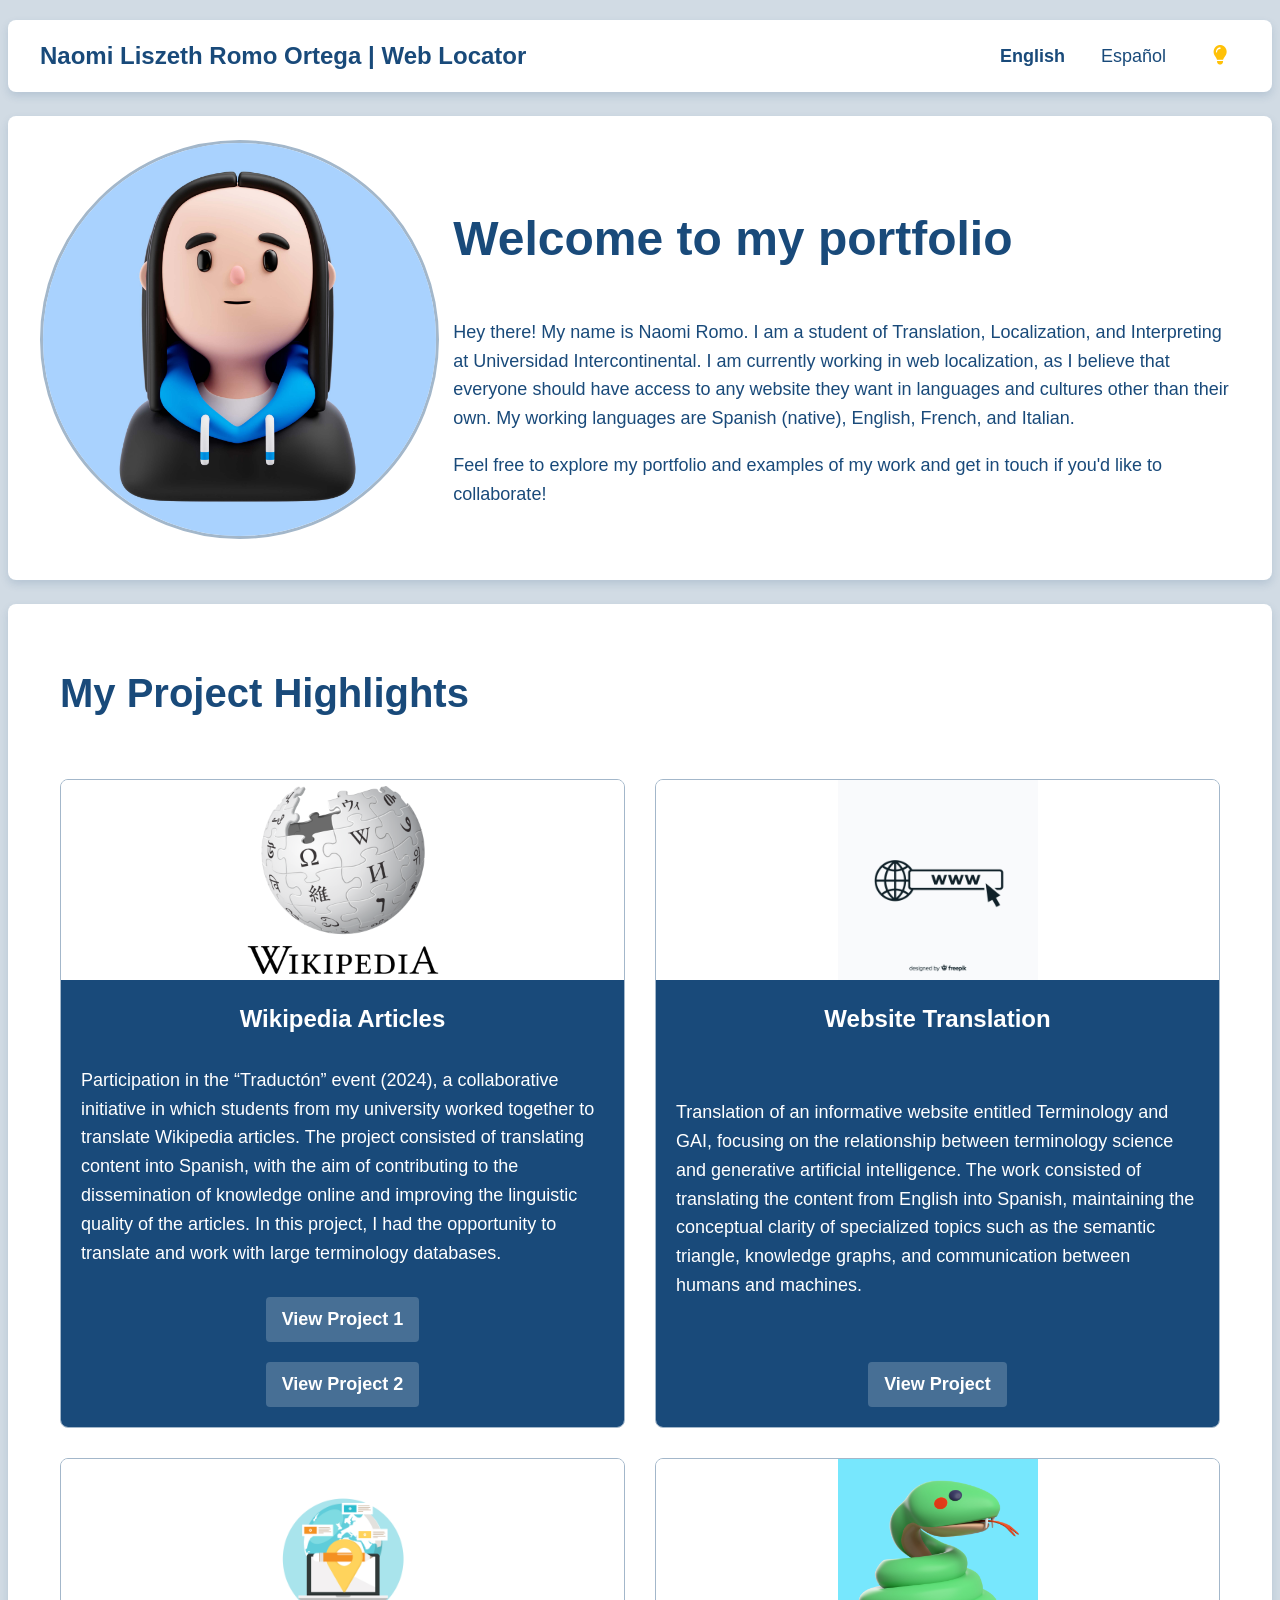
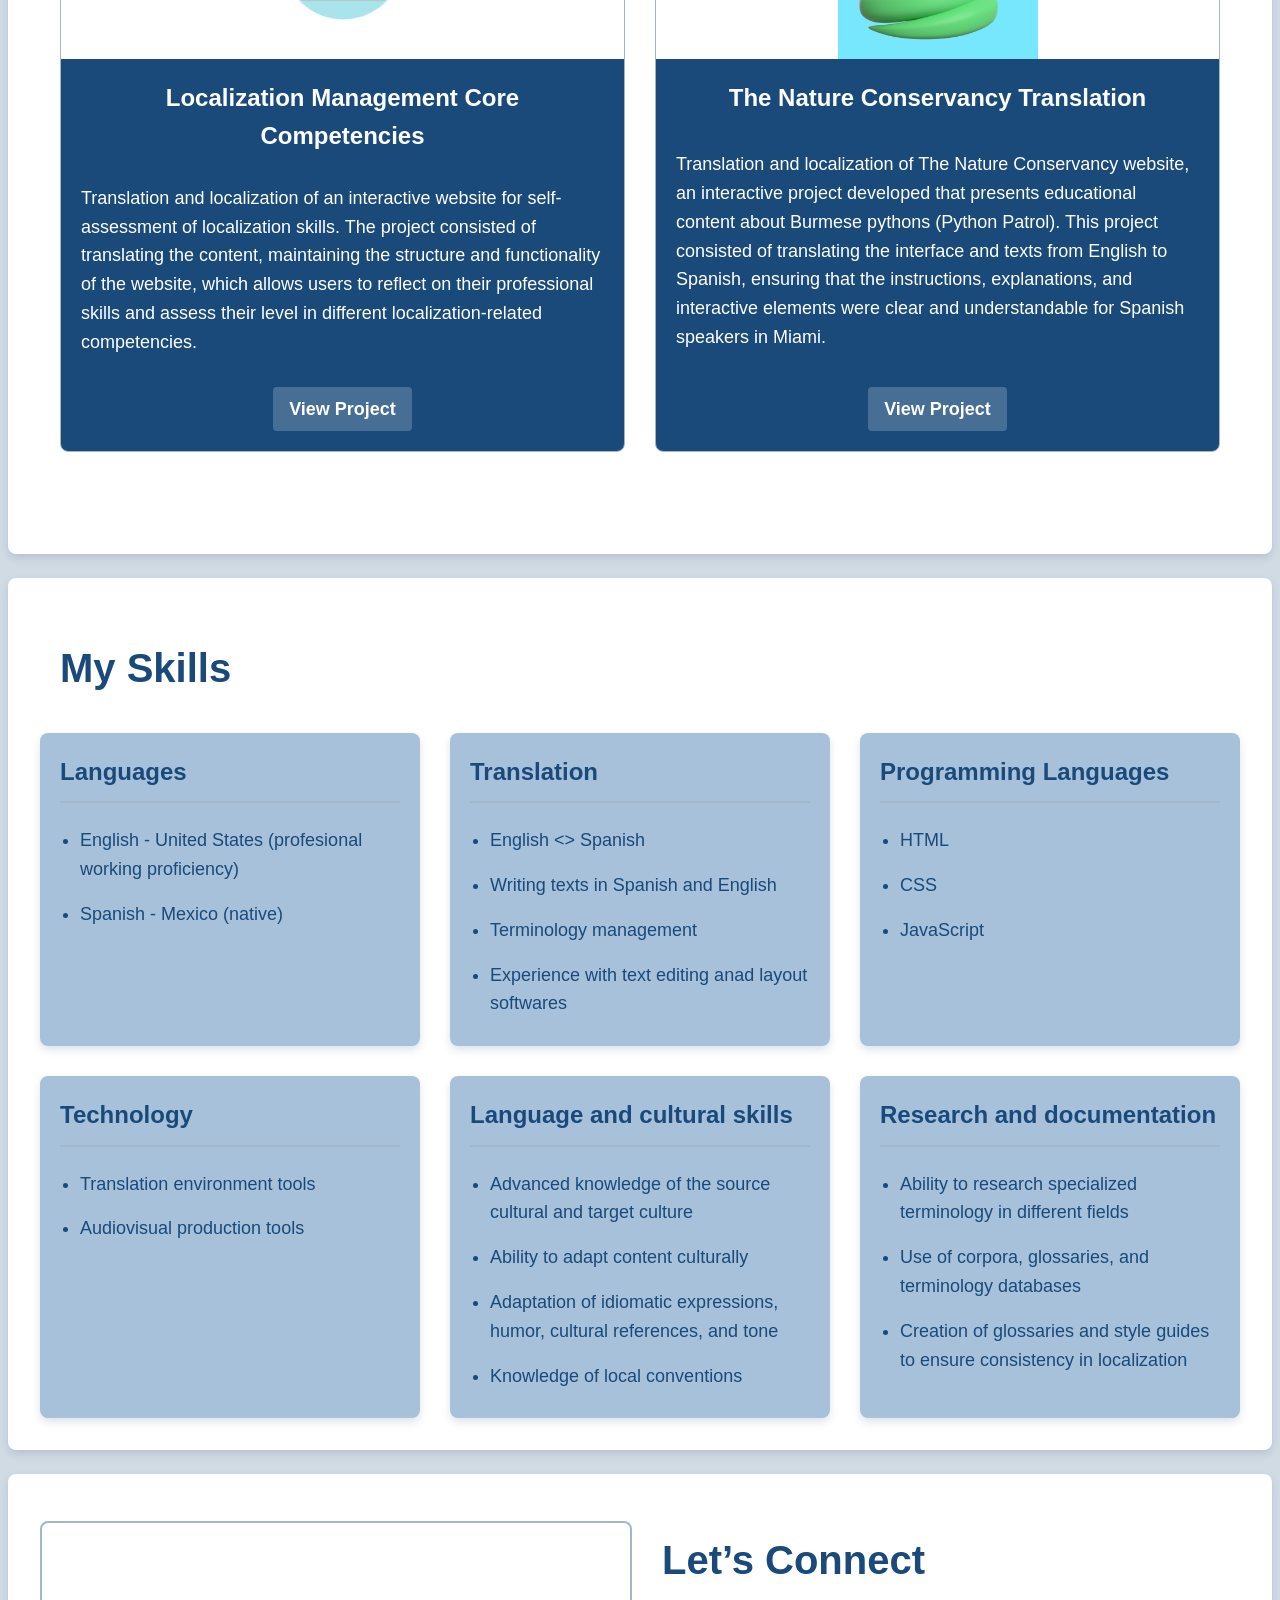
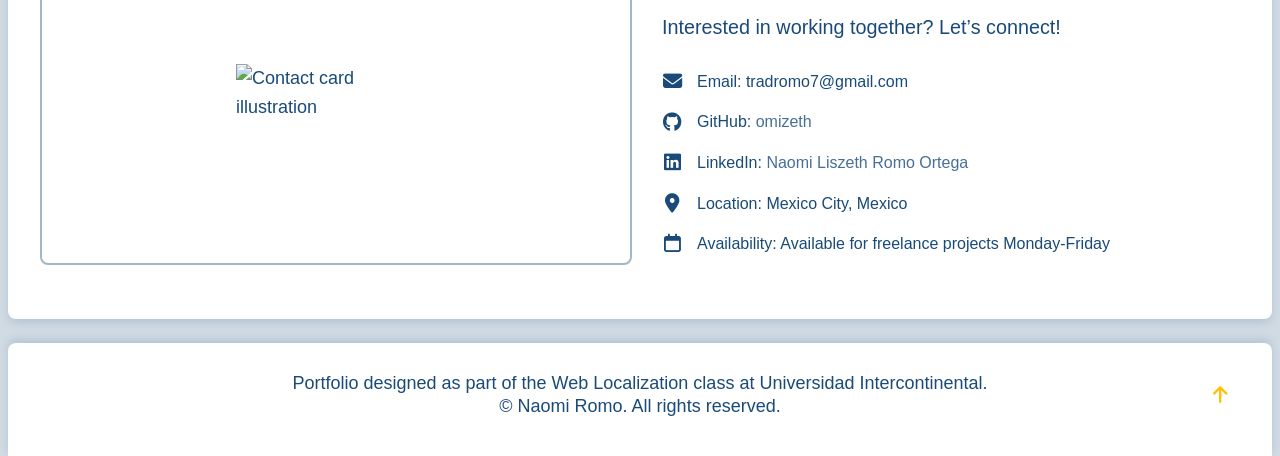
==== index.html @ 2607ee2c "Update portfolio and translations" ====
<!DOCTYPE html>
<html lang="en-US">
<head>
    <meta charset="UTF-8" />
    <title>Naomi Liszeth Romo Ortega | Portfolio</title>
    <meta name="description" content="Professional portfolio of..." />
    <meta name="viewport" content="width=device-width, initial-scale=1.0, maximum-scale=1.0">
    <link rel="stylesheet" href="https://cdnjs.cloudflare.com/ajax/libs/font-awesome/6.5.1/css/all.min.css">
    <link rel="stylesheet" href="styles.css">

    <link rel="alternate" hreflang="en-US" href="index.html" />
    <link rel="alternate" hreflang="es-MX" href="inicio.html" />
</head>
<body>
    <!-- Navigation Header -->
    <nav class="section-container nav-container" id="Menu">
        <!-- Site title (left-aligned) -->
        <div class="site-title">Naomi Liszeth Romo Ortega | Web Locator</div>
        
        <!-- Navigation elements (right-aligned) -->
        <div class="nav-right">
            <!-- Language Toggle -->
            <div class="language-toggle">
                <a href="#" class="language-link active">English</a>
                <a href="inicio.html" class="language-link">Español</a>
            </div>
            
            <!-- Theme Toggle (single button) -->
            <div class="theme-toggle">
                <button class="theme-toggle-btn" id="themeToggleBtn" title="Toggle Light/Dark Mode">
                    <i class="fa-solid fa-lightbulb theme-icon" id="themeIcon"></i>
                </button>
            </div>
        </div>
    </nav>

    <!-- Main Body: About Me -->
    <section class="section-container" id="About">
        <div class="about-section">
            <div class="about-image">
                <img src="avatar.png" alt="Generic gray placeholder avatar icon of a person on a light blue background.">
            </div>
            <div class="about-content">
                <h1>Welcome to my portfolio</h1>
                <p>Hey there! My name is Naomi Romo. I am a student of Translation, Localization, and Interpreting at Universidad Intercontinental. I am currently working in web localization, as I believe that everyone should have access to any website they want in languages and cultures other than their own. My working languages are Spanish (native), English, French, and Italian.</p>
                <p>Feel free to explore my portfolio and examples of my work and get in touch if you'd like to collaborate!</p>
            </div>
        </div>
    </section>

    <!-- Project Highlights -->
    <section class="section-container" id="Projects">
        <h2>My Project Highlights</h2>
        
        <div class="project-grid translation-grid">
            
            <!-- Project 1 -->
            <div class="project-card">
                <img src="wikipedia.png" alt="Wikipedia icon." class="project-image">
                <div class="project-content">
                    <h4 class="project-title">Wikipedia Articles</h4>
                    <p class="project-description">Participation in the “Traductón” event (2024), a collaborative initiative in which students from my university worked together to translate Wikipedia articles. The project consisted of translating content into Spanish, with the aim of contributing to the dissemination of knowledge online and improving the linguistic quality of the articles. In this project, I had the opportunity to translate and work with large terminology databases.</p>
                    <a href="https://es.wikipedia.org/wiki/M%C3%A9todo_de_clasificaci%C3%B3n_del_enlace_covalente" class="button" target="_blank">View Project 1</a>
                    <a href="https://es.wikipedia.org/wiki/Reformado_solar" class="button" target="_blank">View Project 2</a>
                </div>
            </div>
            
            <!-- Project 2 -->
            <div class="project-card">
                <img src="trad.jpg" alt="Internet browsing symbol." class="project-image">
                <div class="project-content">
                    <h4 class="project-title">Website Translation</h4>
                    <p class="project-description">Translation of an informative website entitled Terminology and GAI, focusing on the relationship between terminology science and generative artificial intelligence. The work consisted of translating the content from English into Spanish, maintaining the conceptual clarity of specialized topics such as the semantic triangle, knowledge graphs, and communication between humans and machines.</p>
                    <a href="https://omizeth.github.io/loc801-term-webpage-project/TerminologyWebpage_es-MX.html" class="button" target="_blank">View Project</a>
                </div>
            </div>
            
            <!-- Project 3 -->
            <div class="project-card">
                <img src="locpic.jpg" alt="Image of website localization represented by a computer with the world in the background." class="project-image">
                <div class="project-content">
                    <h4 class="project-title">Localization Management Core Competencies</h4>
                    <p class="project-description">Translation and localization of an interactive website for self-assessment of localization skills. The project consisted of translating the content, maintaining the structure and functionality of the website, which allows users to reflect on their professional skills and assess their level in different localization-related competencies.</p>
                    <a href="https://omizeth.github.io/LocCompetencies-SelfEval/" class="button" target="_blank">View Project</a>
                </div>
            </div>
            
            <!-- Project 4 -->
            <div class="project-card">
                <img src="snake.jpg" alt="Snake 3D icon." class="project-image">
                <div class="project-content">
                    <h4 class="project-title">The Nature Conservancy Translation</h4>
                    <p class="project-description">Translation and localization of The Nature Conservancy website, an interactive project developed that presents educational content about Burmese pythons (Python Patrol). This project consisted of translating the interface and texts from English to Spanish, ensuring that the instructions, explanations, and interactive elements were clear and understandable for Spanish speakers in Miami.</p>
                    <a href="https://omizeth.github.io/loc801-python-patrol/" class="button" target="_blank">View Project</a>
                </div>
            </div>
        </div>
    </section>

    <!-- My Skills Section -->
    <section class="section-container" id="Skills">
        <h2>My Skills</h2>
        
        <div class="skills-container">
            <!-- Natural Languages -->
            <div class="skill-category">
                <h4 class="category-title">Languages</h4>
                <ul class="skill-list">
                    <li class="skill-item">
                        <span class="skill-name">English - United States (profesional working proficiency)</span>
                    </li>
                    <li class="skill-item">
                        <span class="skill-name">Spanish - Mexico (native)</span>
                    </li>
                </ul>
            </div>

            <!-- Translation -->
            <div class="skill-category">
                <h4 class="category-title">Translation</h4>
                <ul class="skill-list">
                    <li class="skill-item">English <> Spanish</li>
                    <li class="skill-item">Writing texts in Spanish and English</li>
                    <li class="skill-item">Terminology management</li>
                    <li class="skill-item">Experience with text editing anad layout softwares</li>
                </ul>
            </div>
            
            <!-- Programming Languages -->
            <div class="skill-category">
                <h4 class="category-title">Programming Languages</h4>
                <ul class="skill-list">
                    <li class="skill-item">HTML</li>
                    <li class="skill-item">CSS</li>
                    <li class="skill-item">JavaScript</li>
                </ul>
            </div>

            <!-- Technology -->
            <div class="skill-category">
                <h4 class="category-title">Technology</h4>
                <ul class="skill-list">
                    <li class="skill-item">Translation environment tools</li>
                    <li class="skill-item">Audiovisual production tools</li>
                </ul>
            </div>
            
            <!-- Category of Skills -->
            <div class="skill-category">
                <h4 class="category-title">Language and cultural skills</h4>
                <ul class="skill-list">
                    <li class="skill-item">Advanced knowledge of the source cultural and target culture</li>
                    <li class="skill-item">Ability to adapt content culturally</li>
                    <li class="skill-item">Adaptation of idiomatic expressions, humor, cultural references, and tone</li>
                    <li class="skill-item">Knowledge of local conventions</li>
                </ul>
            </div>
        
            <!-- Category of Skills -->
            <div class="skill-category">
                <h4 class="category-title">Research and documentation</h4>
                <ul class="skill-list">
                    <li class="skill-item">Ability to research specialized terminology in different fields</li>
                    <li class="skill-item">Use of corpora, glossaries, and terminology databases</li>
                    <li class="skill-item">Creation of glossaries and style guides to ensure consistency in localization</li>
                </ul>
            </div>

        </div>
    </section>

    <!-- Contact Section -->
    <section class="section-container" id="Contact">
        <div class="contact-card">
            <div class="contact-card-image">
                <img src="contractcard.jpg" alt="Contact card illustration">
            </div>
            <div class="contact-card-content">
                <h2>Let’s Connect</h2>
                <p class="contact-cta">Interested in working together? Let’s connect!</p>
                
                <div class="contact-info">
                    <div class="contact-item">
                        <i class="fa-solid fa-envelope contact-icon"></i>
                        <span>Email: tradromo7@gmail.com </a></span>
                    </div>
                    
                    <div class="contact-item">
                        <i class="fa-brands fa-github contact-icon"></i>
                        <span>GitHub: <a href="https://github.com/omizeth" target="_blank">omizeth</a></span>
                    </div>
                    
                    <div class="contact-item">
                        <i class="fa-brands fa-linkedin contact-icon"></i>
                        <span>LinkedIn: <a href="https://www.linkedin.com/in/naomi-liszeth-romo-ortega-55b523398/" target="_blank">Naomi Liszeth Romo Ortega</a></span>
                    </div>
                    
                    <div class="contact-item">
                        <i class="fa-solid fa-location-dot contact-icon"></i>
                        <span>Location: Mexico City, Mexico</span>
                    </div>
                    
                    <div class="contact-item">
                        <i class="fa-regular fa-calendar contact-icon"></i>
                        <span>Availability: Available for freelance projects Monday-Friday</span>
                    </div>
                </div>
            </div>
        </div>
    </section>

    <footer class="section-container footer-container" id="footer">
        <div class="footer-text">
           <p>Portfolio designed as part of the Web Localization class at Universidad Intercontinental.</p>
           <p>© Naomi Romo. All rights reserved.</p>
        </div>
        <button class="scroll-top-btn" id="scrollTopBtn" title="Back to top">
            <i class="fa-solid fa-arrow-up scroll-top-icon"></i>
        </button>
    </footer>

    <!-- Reference your external JS file -->
    <script src="interactions.js"></script>
</body>
</html>
---- styles.css ----
:root {
/* Light Mode Colors */
--background-light: #d1dbe4;
--section-bg-light: #ffffff;
--text-light: #194a7a;
--link-light: #476f95;
--button-light: #476f95;
--button-hover-light: #194a7a;
--button-text-light: #ffffff;
--image-bg-light: #ffffff;
--border-light: #a3b7ca;
--contact-icon-light: #194a7a;

/* Shadow colors */
--shadow-color-light: rgba(25, 74, 122, 0.15);
--shadow-color-hover-light: rgba(25, 74, 122, 0.25);

/* Shadow definitions */
--shadow-standard-light: 0 4px 8px var(--shadow-color-light);
--shadow-hover-light: 0 10px 20px var(--shadow-color-hover-light);
--shadow-top-light: 0 -4px 8px var(--shadow-color-light);

/* Dark Mode Colors */
--background-dark: #194a7a;
--section-bg-dark: #476f95;
--text-dark: #ffffff;
--link-dark: #d1dbe4;
--button-dark: #7593af;
--button-hover-dark: #a3b7ca;
--button-text-dark: #194a7a;
--card-bg-dark: #194a7a;
--image-bg-dark: #d1dbe4;
--border-dark: #476f95;
--underline-dark: #ffffff;
--contact-icon-dark: #ffffff;

/* Shadow colors (dark) */
--shadow-color-dark: rgba(0, 0, 0, 0.35);
--shadow-color-hover-dark: rgba(0, 0, 0, 0.45);

  /* Shadow definitions (dark) */
  --shadow-standard-dark: 0 4px 8px var(--shadow-color-dark);
  --shadow-hover-dark: 0 10px 20px var(--shadow-color-hover-dark);
  --shadow-top-dark: 0 -4px 8px var(--shadow-color-dark);

  /* Standardized Spacing */
  --space-xs: 8px;
  --space-sm: 16px;
  --space-md: 24px;
  --space-lg: 32px;
  --space-xl: 40px;
}

/* =====================
   Global / Typography
   ===================== */

/* Force consistent font rendering in Chrome */
html {
  -webkit-font-smoothing: antialiased;
  -webkit-text-size-adjust: 100%;
  text-rendering: optimizeLegibility;
}

body {
  font-family: Verdana, Geneva, Tahoma, sans-serif, Times, serif, sans-serif;
  font-size: clamp(1rem, 2vw, 1.125rem);
  line-height: 1.6;
  margin: 0;
  padding: 0;
  background-color: var(--background-light);
  color: var(--text-light);
  transition: background-color 0.3s ease, color 0.3s ease;
}

body.dark-mode {
  background-color: var(--background-dark);
  color: var(--text-dark);
}

/* Section container */
.section-container {
  max-width: 1200px;
  margin: var(--space-md) auto;
  padding: var(--space-md) var(--space-lg) var(--space-lg) var(--space-lg);
  background-color: var(--section-bg-light);
  border-radius: 8px;
  box-shadow: var(--shadow-standard-light);
  overflow: hidden;
}

body.dark-mode .section-container {
  background-color: var(--section-bg-dark);
  box-shadow: var(--shadow-standard-dark);
}

/* Headings */
h1 {
  font-size: clamp(2rem, 6vw, 3rem);
}

h2 {
  font-size: clamp(1.75rem, 5vw, 2.5rem);
  padding: 0 20px 0;
}

h3 {
  font-size: clamp(1.5rem, 4vw, 2rem);
  padding: 0 20px 0;
}

h4 {
  font-size: clamp(1.25rem, 3vw, 1.5rem);
}

/* Links */
a {
  color: var(--link-light);
  text-decoration: none;
  transition: color 0.2s ease;
}

a:hover {
  text-decoration: underline;
}

body.dark-mode a {
  color: var(--link-dark);
}

/* Buttons */
.button {
  display: block;
  margin: 20px auto 0;
  padding: 8px 16px;
  background-color: var(--button-light);
  color: var(--button-text-light);
  text-decoration: none;
  border-radius: 4px;
  font-weight: bold;
  transition: background-color 0.2s ease;
  width: fit-content;
}

.button:hover {
  background-color: var(--button-hover-light);
  text-decoration: none;
}

body.dark-mode .button {
  color: var(--button-text-dark);
  background-color: var(--button-dark);
}

body.dark-mode .button:hover {
  background-color: var(--button-hover-dark);
}

/* =====================
   Navigation
   ===================== */

.nav-container {
  display: flex;
  justify-content: space-between;
  align-items: center;
  padding: var(--space-sm) var(--space-lg);
  margin-top: 20px;
  background-color: var(--section-bg-light);
  border-radius: 8px;
  width: calc(100% - 2 * var(--space-lg));
}

body.dark-mode .nav-container {
  background-color: var(--section-bg-dark);
}

.site-title {
  font-size: clamp(1.25rem, 3vw, 1.5rem);
  font-weight: bold;
  color: var(--text-light);
  text-decoration: none;
}

body.dark-mode .site-title {
  color: var(--text-dark);
}

.nav-right {
  display: flex;
  align-items: center;
  gap: var(--space-md);
}

/* Language toggle */
.language-toggle {
  display: flex;
  gap: var(--space-sm);
}

.language-link {
  color: var(--text-light);
  text-decoration: none;
  padding: 5px 10px;
  border-radius: 4px;
  transition: all 0.2s ease;
}

.language-link.active {
  font-weight: bold;
  text-decoration: none;
  pointer-events: none;
}

.language-link:not(.active):hover {
  color: var(--link-light);
  text-decoration: underline;
}

body.dark-mode .language-link {
  color: var(--text-dark);
}

body.dark-mode .language-link:not(.active):hover {
  color: var(--link-dark);
}

/* Theme toggle */
.theme-toggle-btn {
  background: transparent;
  border: none;
  cursor: pointer;
  width: 40px;
  height: 40px;
  border-radius: 50%;
  display: flex;
  align-items: center;
  justify-content: center;
  transition: all 0.2s ease;
}

.theme-icon {
  font-size: 1.2rem;
  color: #ffc107;
}

body.dark-mode .theme-icon {
  color: #adb5bd;
}

/* Explicit light/dark buttons (not strictly needed for now) */
.theme-toggle-container {
  display: flex;
  align-items: center;
  gap: 5px;
}

.theme-icon-btn {
  cursor: pointer;
  width: 40px;
  height: 40px;
  border-radius: 50%;
  display: flex;
  align-items: center;
  justify-content: center;
  transition: all 0.2s ease;
}

#lightModeBtn {
  color: #ffc107;
  background-color: transparent;
}

#darkModeBtn {
  color: #041625;
  background-color: transparent;
}

#lightModeBtn.active {
  background-color: rgba(255, 193, 7, 0.15);
  color: #ffc107;
}

#darkModeBtn.active {
  background-color: rgba(108, 117, 125, 0.15);
  color: #6c757d;
}

body.dark-mode #lightModeBtn {
  color: #ffc107;
}

body.dark-mode #darkModeBtn {
  color: #adb5bd;
}

body.dark-mode #lightModeBtn.active {
  background-color: rgba(255, 193, 7, 0.15);
  color: #ffc107;
}

body.dark-mode #darkModeBtn.active {
  background-color: rgba(108, 117, 125, 0.15);
  color: #adb5bd;
}

/* =====================
   About Section
   ===================== */

.about-section {
  display: flex;
  gap: 20px;
  align-items: center;
}

.about-image {
  flex: 1;
  max-width: 33%;
}

.about-image img {
  width: 100%;
  aspect-ratio: 1 / 1;
  object-fit: cover;
  border-radius: 50%;
  border: 3px solid var(--border-light);
}

body.dark-mode .about-image img {
  border: 3px solid var(--border-dark);
}

.about-content {
  flex: 2;
}

/* =====================
   Projects
   ===================== */

.category-title {
  margin: 40px 0 20px;
  padding-bottom: 10px;
  border-bottom: 2px solid var(--border-light);
}

body.dark-mode .category-title {
  border-bottom: 2px solid var(--underline-dark);
}

/* Grid layouts */
.project-grid {
  display: grid;
  grid-gap: 30px;
  margin-bottom: 50px;
  padding: 20px;
}

.translation-grid {
  grid-template-columns: repeat(2, 1fr);
}

.dei-grid {
  grid-template-columns: 1fr;
  max-width: 600px;
  margin-left: auto;
  margin-right: auto;
}

.dei-grid.project-grid {
  margin-bottom: 0;
}

/* Project cards */
.project-card {
  border: 1px solid var(--border-light);
  border-radius: 8px;
  overflow: hidden;
  transition: transform 0.3s ease, box-shadow 0.3s ease;
  display: flex;
  flex-direction: column;
  height: auto;
}

.project-card:hover {
  transform: translateY(-5px);
  box-shadow: var(--shadow-hover-light);
}

body.dark-mode .project-card {
  background: var(--card-bg-dark);
  border: 1px solid var(--border-dark);
}

body.dark-mode .project-card:hover {
  box-shadow: var(--shadow-hover-dark);
}

.project-image {
  width: 100%;
  height: auto;
  max-height: 200px;
  object-fit: contain;
  background: var(--image-bg-light);
}

body.dark-mode .project-image {
  background: var(--image-bg-dark);
}

.project-content {
  display: flex;
  flex-direction: column;
  padding: 20px;
  background: var(--background-dark);
  color: var(--text-dark);
  justify-content: space-between;
  flex: 1;
  position: relative;
}

.project-title {
  margin-top: 0;
  margin-bottom: 10px;
  text-align: center;
}

.project-description {
  margin-bottom: 10px;
}

/* =====================
   Skills
   ===================== */

.skills-container {
  display: grid;
  grid-template-columns: repeat(auto-fill, minmax(280px, 1fr));
  gap: 30px;
  margin-top: 20px;
}

.skill-category {
  background: rgb(167, 193, 219);
  border-radius: 8px;
  box-shadow: var(--shadow-standard-light);
  padding: 20px;
  transition: transform 0.3s ease, box-shadow 0.3s ease;
}

.skill-category:hover {
  transform: translateY(-5px);
  box-shadow: var(--shadow-hover-light);
}

.skill-category .category-title {
  margin-top: 0;
  margin-bottom: 15px;
  padding-bottom: 10px;
  border-bottom: 2px solid var(--border-light);
  color: var(--text-light);
}

body.dark-mode .skill-category {
  background: var(--card-bg-dark);
  box-shadow: var(--shadow-standard-dark);
}

body.dark-mode .skill-category:hover {
  box-shadow: var(--shadow-hover-dark);
}

body.dark-mode .skill-category .category-title {
  color: var(--text-dark);
  border-bottom-color: var(--border-dark);
}

.skill-list {
  list-style-type: disc;
  padding-left: 20px;
  margin: 0;
}

.skill-item {
  padding: 8px 0;
  position: relative;
  display: list-item;
}

.skill-item-with-level {
  display: flex;
  flex-wrap: wrap;
  gap: 5px;
}

body.dark-mode .skill-item:not(:last-child) {
  border-bottom-color: var(--border-dark);
}

body.dark-mode .skill-level {
  color: #aaa;
}

/* =====================
   Contact
   ===================== */

.contact-card {
  display: flex;
  place-items: center;
  background-color: var(--section-bg-light);
}

body.dark-mode .contact-card {
  background-color: var(--section-bg-dark);
}

/* Image area */
.contact-card-image {
  flex: 1;
  max-width: 50%;
  padding: 20px;
  display: flex;
  justify-content: center;
  align-items: center;
  background-color: var(--image-bg-light);
  border-radius: 8px;
  border: 2px solid var(--border-light);
  min-height: 300px;
}

body.dark-mode .contact-card-image {
  background-color: var(--image-bg-dark);
}

.contact-card-image img {
  width: 100%;
  max-width: 200px;
  height: auto;
}

/* Content area */
.contact-card-content {
  flex: 1;
  padding: 30px;
}

.contact-card-content h2 {
  margin-top: 0;
  margin-bottom: 10px;
  color: var(--text-light);
  padding: 0;
}

body.dark-mode .contact-card-content h2 {
  color: var(--text-dark);
}

.contact-cta {
  margin-bottom: 25px;
  font-size: 1.1em;
  color: var(--text-light);
}

body.dark-mode .contact-cta {
  color: var(--text-dark);
}

/* Contact info */
.contact-info {
  display: flex;
  flex-direction: column;
  gap: 15px;
}

.contact-item {
  display: flex;
  align-items: center;
  gap: 15px;
  font-size: 1rem;
}

.contact-icon {
  width: 20px;
  color: var(--contact-icon-light);
  font-size: 1.2rem;
  text-align: center;
}

body.dark-mode .contact-icon {
  color: var(--contact-icon-dark);
}

/* =====================
   Footer
   ===================== */

.footer-container {
  display: flex;
  max-width: 1200px;
  margin: 5px auto 0 auto;
  background-color: var(--section-bg-light);
  border-radius: 8px 8px 0 0;
  box-shadow: var(--shadow-top-light);
  overflow: hidden;
  justify-content: center;
  bottom: 0;
  align-items: center;
  position: relative;
}

body.dark-mode .footer-container {
  background-color: var(--section-bg-dark);
  box-shadow: var(--shadow-top-dark);
}

.footer-container div {
  width: 100%;
  text-align: center;
  padding: 5px;
}

.footer-container p {
  margin: 0;
  line-height: 1.3;
}

.footer-text {
  text-align: center;
}

/* Scroll to Top Button */
.scroll-top-btn {
  position: absolute;
  right: var(--space-lg);
  width: 40px;
  height: 40px;
  border-radius: 50%;
  border: none;
  background: transparent;
  cursor: pointer;
  display: flex;
  align-items: center;
  justify-content: center;
  transition: all 0.2s ease;
}

.scroll-top-btn:hover {
  background-color: rgba(255, 193, 7, 0.15);
}

.scroll-top-icon {
  font-size: 1.2rem;
  color: #ffc107;
}

body.dark-mode .scroll-top-btn:hover {
  background-color: rgba(173, 181, 189, 0.15);
}

body.dark-mode .scroll-top-icon {
  color: #adb5bd;
}

/* =========================================================
   TABLET LAYOUT – 601px to 1024px
   ========================================================= */

@media (min-width: 601px) and (max-width: 1024px) {

  /* --- Global spacing: equal left & right inset --- */
  body {
    padding: 0 var(--space-md);     /* same padding on both sides */
    box-sizing: border-box;
  }

  .section-container,
  .nav-container,
  .footer-container {
    width: auto;                    /* fill available space minus body padding */
    max-width: none;                /* avoid 1200px constraint on tablets */
    margin-left: 0;
    margin-right: 0;
    box-sizing: border-box;
  }

  /* Slightly tighter vertical spacing */
  .section-container {
    margin-top: var(--space-sm);
    margin-bottom: var(--space-sm);
    padding: var(--space-md);
  }

  /* --- Navigation --- */
  .nav-container {
    padding: var(--space-sm) var(--space-md);
  }

  .site-title {
    white-space: normal;
  }

  /* --- About section: side‑by‑side, balanced --- */
  .about-section {
    gap: 24px;
  }

  .about-image {
    max-width: 30%;
  }

  .about-content {
    width: 70%;
  }

  /* --- Projects: 2 columns on tablets --- */
  .translation-grid {
    grid-template-columns: repeat(2, minmax(0, 1fr));
  }

  .project-grid {
    padding: var(--space-md);
    grid-gap: 24px;
  }

  .project-content {
    padding: 18px;
  }

  /* --- Skills: 3 columns so cards stay readable --- */
  .skills-container {
    grid-template-columns: repeat(3, minmax(0, 1fr));
    gap: 24px;
  }

  .skill-category {
    padding: 18px;
  }

  /* --- Contact section: two columns with inset image --- */
  .contact-card {
    flex-direction: row;
    align-items: stretch;
  }

  .contact-card-image {
    max-width: 45%;
    padding: 20px;
    min-height: 260px;
    box-sizing: border-box;
  }

  .contact-card-content {
    padding: 24px;
  }

  /* --- Footer: centered, not flush to edges --- */
  .footer-container {
    padding: 10px var(--space-md);
    justify-content: center;
  }

  .scroll-top-btn {
    right: var(--space-md);
  }
}

/* =========================================================
   MOBILE LAYOUT – PHONES ONLY (<= 600px)
   ========================================================= */

@media (max-width: 600px) {

  /* --- Global spacing --- */
  body {
    padding: 0 var(--space-sm);  
    box-sizing: border-box;
  }

  .section-container,
  .nav-container,
  .footer-container {
    width: auto;
    max-width: none;
    margin-left: 0;
    margin-right: 0;
    box-sizing: border-box;
  }

  /* Slightly smaller base text & headings */
  body {
    font-size: 0.95rem;
  }

  h1 {
    font-size: 1.8rem;
  }

  h2 {
    font-size: 1.5rem;
    padding: 0;
  }

  /* --- Navigation: stack cleanly --- */
  .nav-container {
    flex-direction: column;
    align-items: flex-start;
    padding: var(--space-sm);
    gap: var(--space-sm);
  }

  .site-title {
    width: 100%;
    text-align: center;
    margin-bottom: var(--space-xs);
    white-space: normal;
  }

  .nav-right {
    width: 100%;
    justify-content: space-between;
  }

  /* --- About section: image above text --- */
  .about-section {
    flex-direction: column;
    align-items: center;
  }

  .about-image {
    max-width: 220px;
  }

  .about-content {
    width: 100%;
  }

  /* --- Projects: single-column cards, less padding --- */
  .translation-grid {
    grid-template-columns: 1fr;
  }

  .project-grid {
    padding: var(--space-sm);
    grid-gap: 20px;
  }

  .project-content {
    padding: 16px;
  }

  .project-description {
    font-size: 0.95rem;
  }

  /* --- Skills: single column --- */
  .skills-container {
    grid-template-columns: 1fr;
    gap: 20px;
  }

  .skill-category {
    padding: 15px;
  }

  /* --- Contact section: stacked, centered, with inner padding --- */
  .contact-card {
    flex-direction: column;
    align-items: stretch;
  }

  .contact-card-image {
    max-width: 100%;
    width: 100%;
    min-height: 0;
    padding: 20px;             
    border-radius: 8px 8px 0 0;
    box-sizing: border-box;
  }

  .contact-card-image img {
    max-width: 180px;
    width: 100%;
    height: auto;
  }

  .contact-card-content {
    padding: 16px 20px 20px; 
  }

  .contact-card-content h2 {
    font-size: 1.4rem;
  }

  .contact-item {
    display: flex;
    flex-direction: row;
    align-items: flex-start;
    gap: 10px;
  }

  .contact-icon {
    margin-top: 3px; 
  }

  /* --- Footer: center text, button under it --- */
  .footer-container {
    flex-wrap: wrap;
    padding: 8px var(--space-sm);
    justify-content: center;
  }

  .footer-text {
    width: 100%;
    text-align: center;
  }

  .scroll-top-btn {
    position: static;
    margin-top: 8px;
    align-self: center;
  }
}
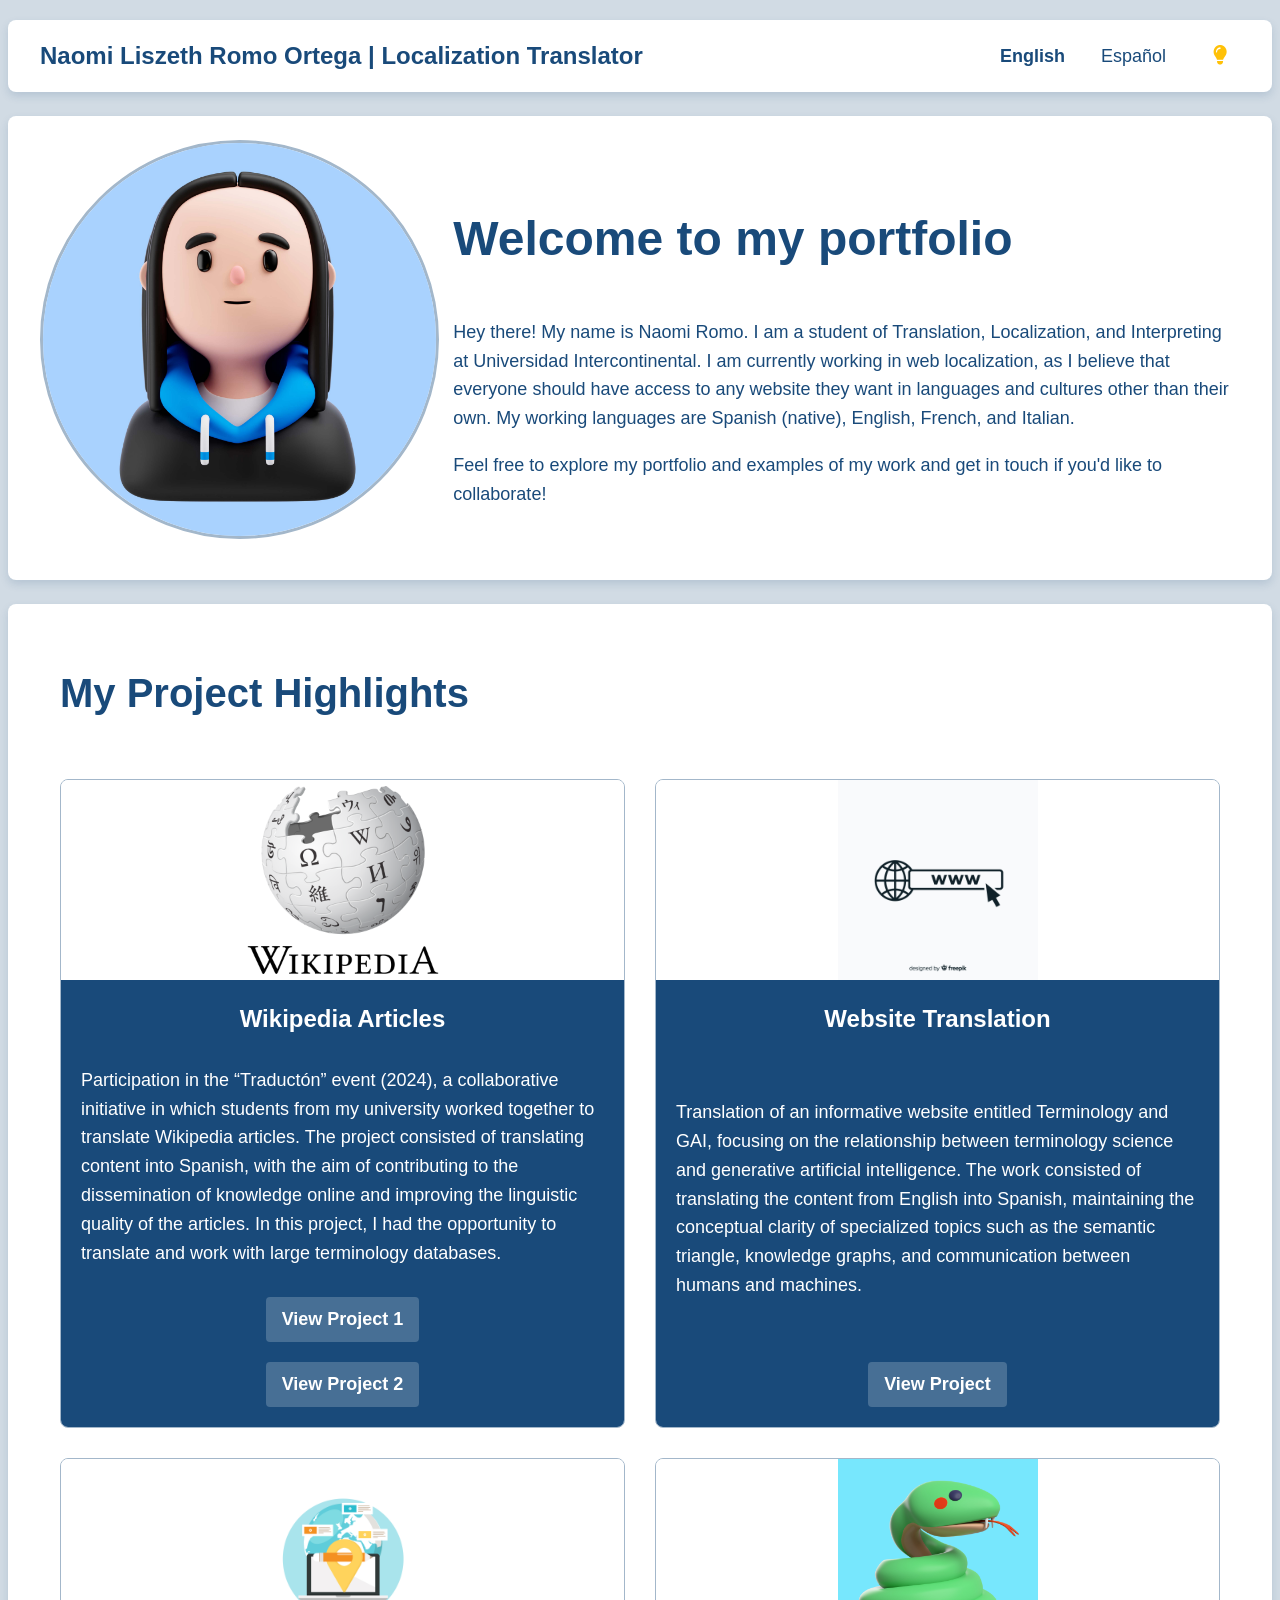
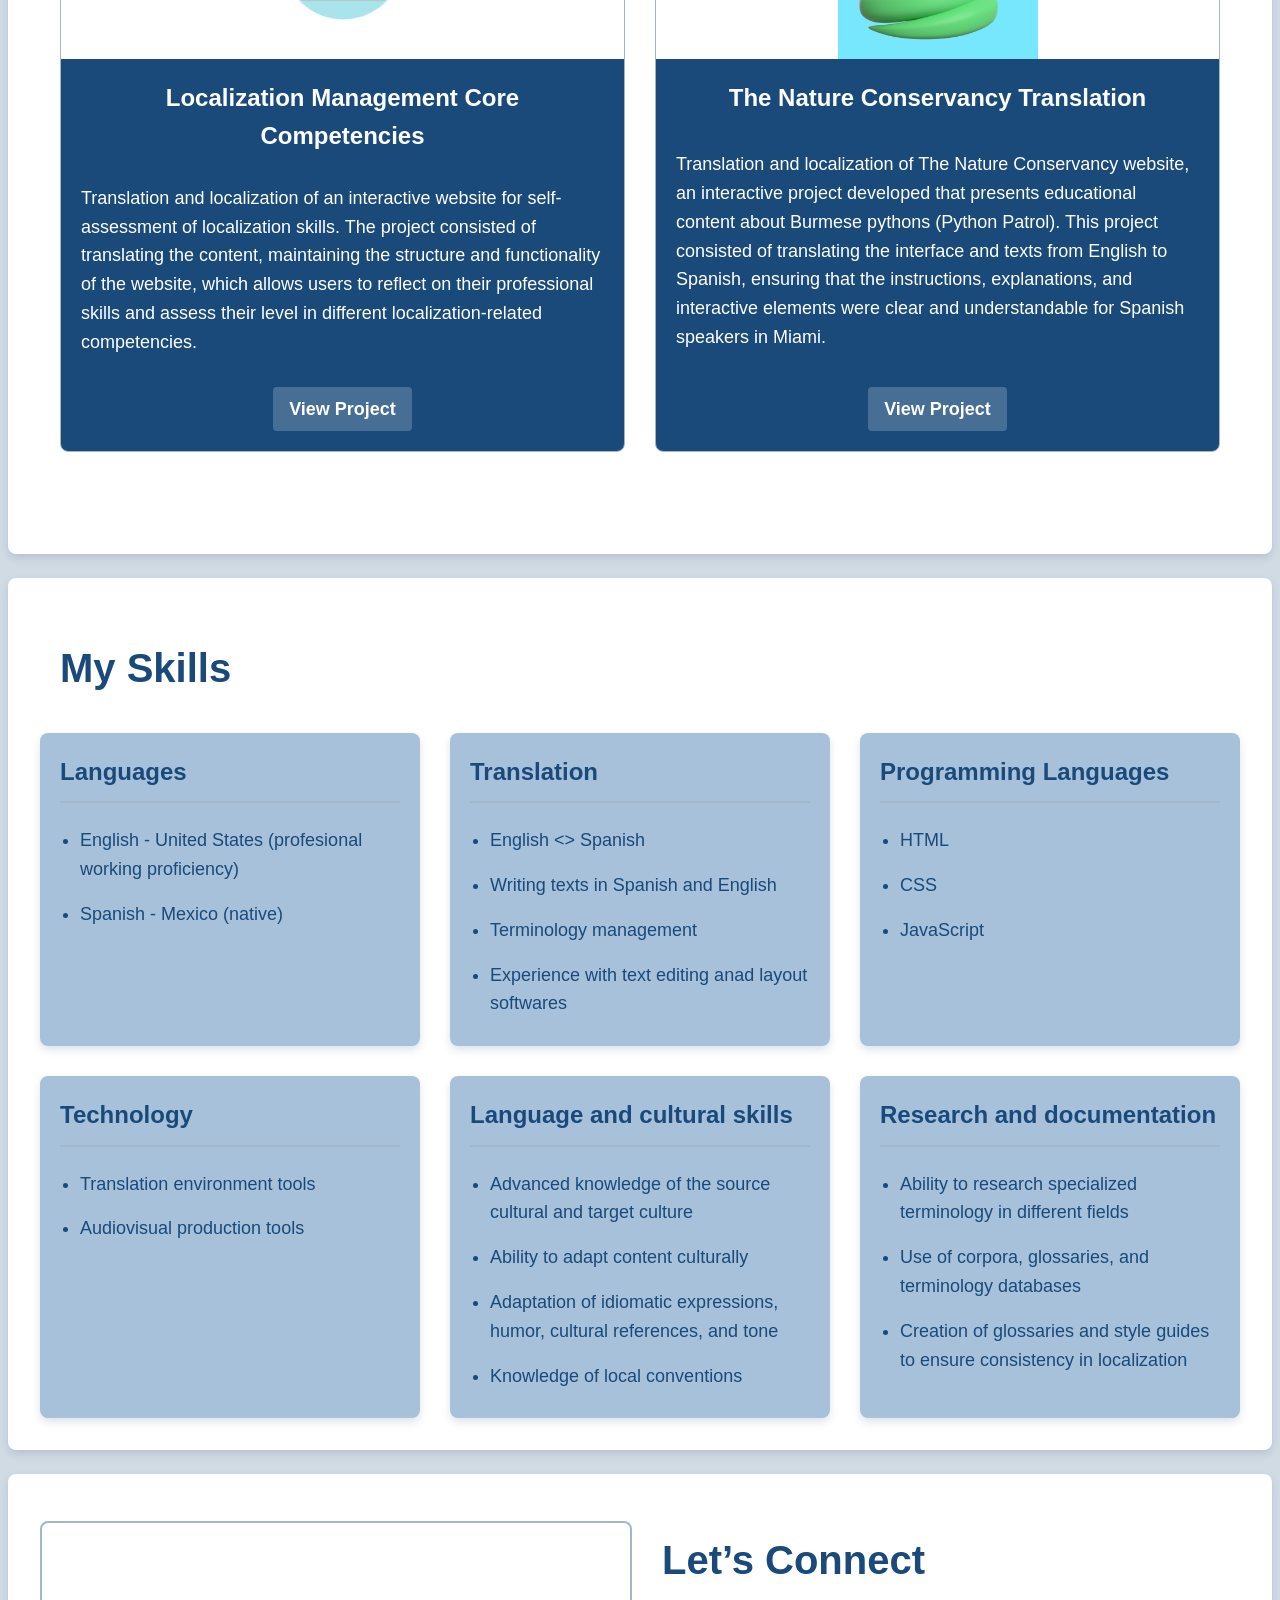
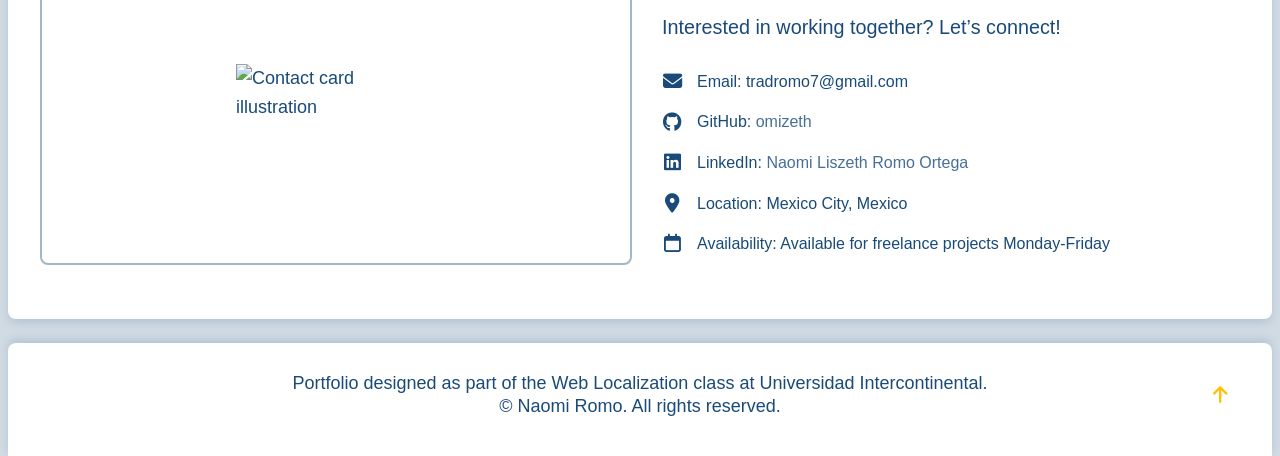
==== commit 5f44c371: "mensaje del cambio" ====
--- a/index.html
+++ b/index.html
@@ -15,7 +15,7 @@
     <!-- Navigation Header -->
     <nav class="section-container nav-container" id="Menu">
         <!-- Site title (left-aligned) -->
-        <div class="site-title">Naomi Liszeth Romo Ortega | Web Locator</div>
+        <div class="site-title">Naomi Liszeth Romo Ortega | Localization Translator </div>
         
         <!-- Navigation elements (right-aligned) -->
         <div class="nav-right">
